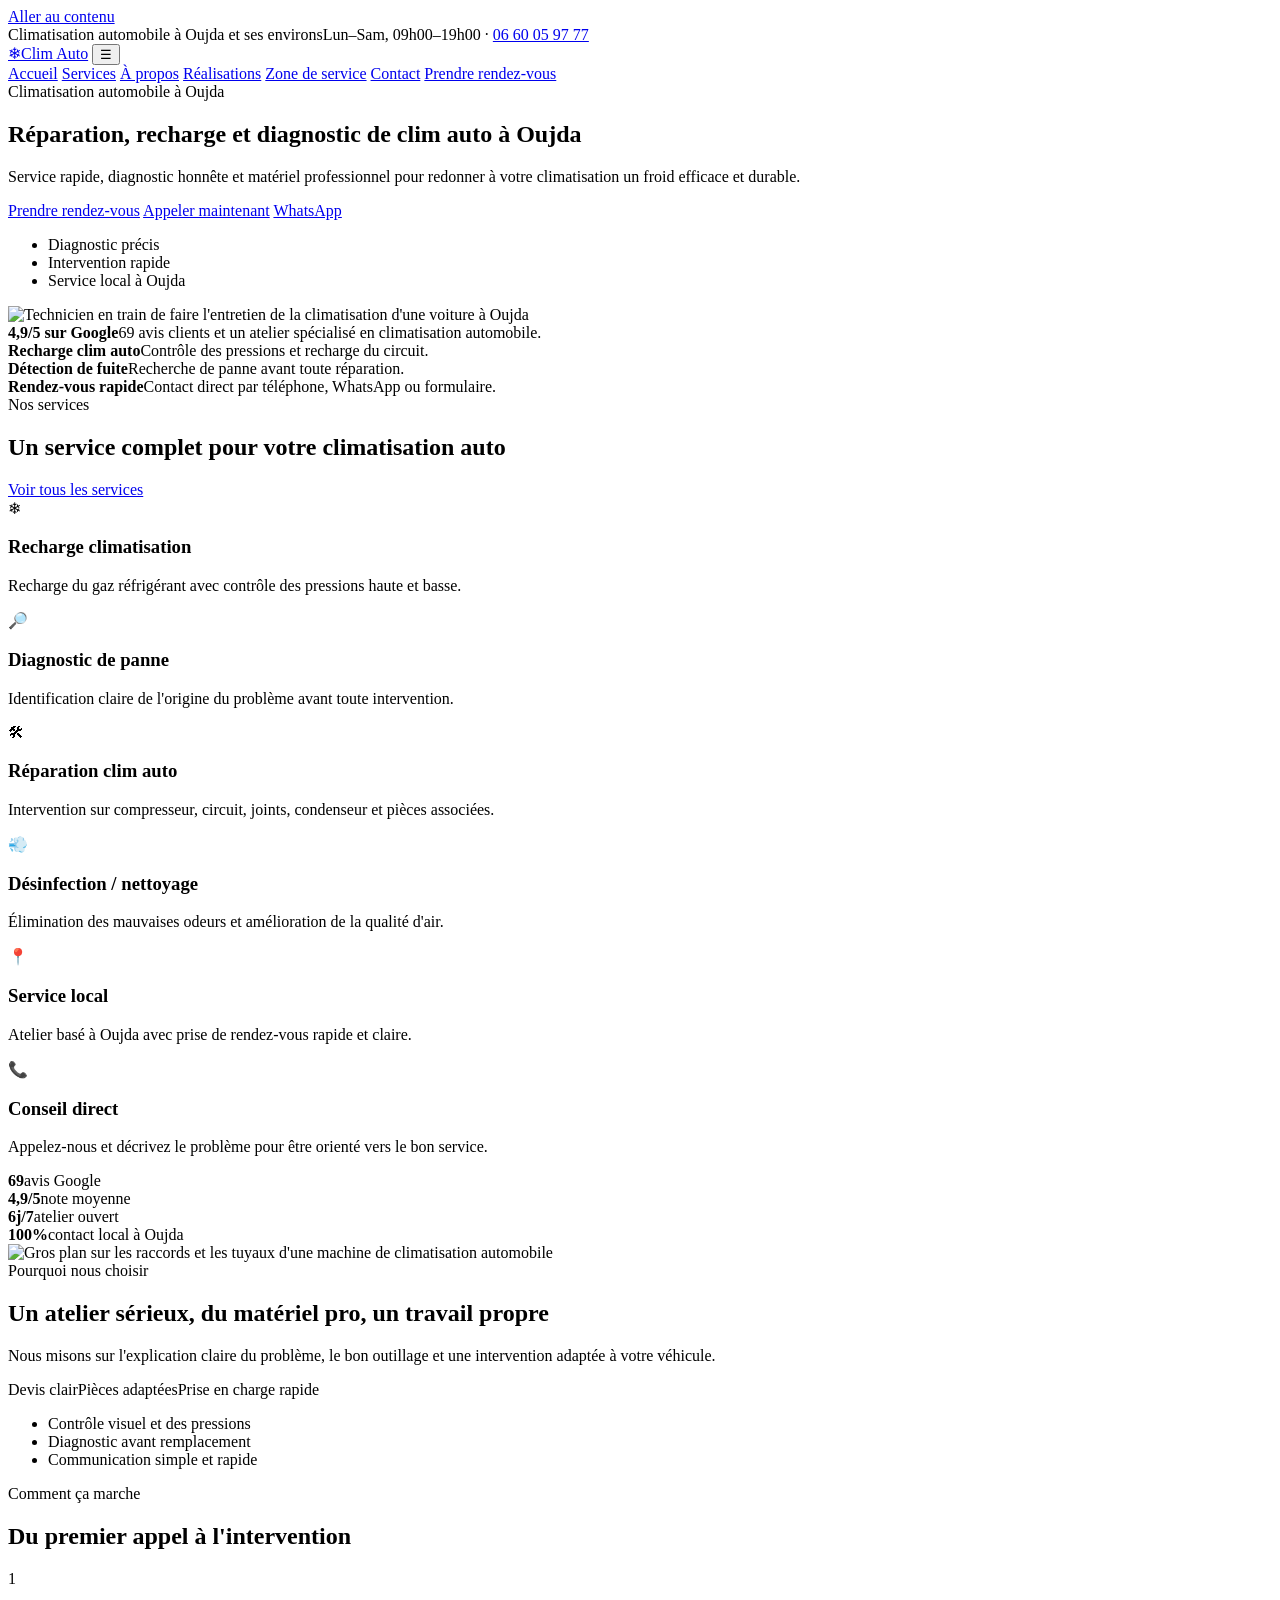
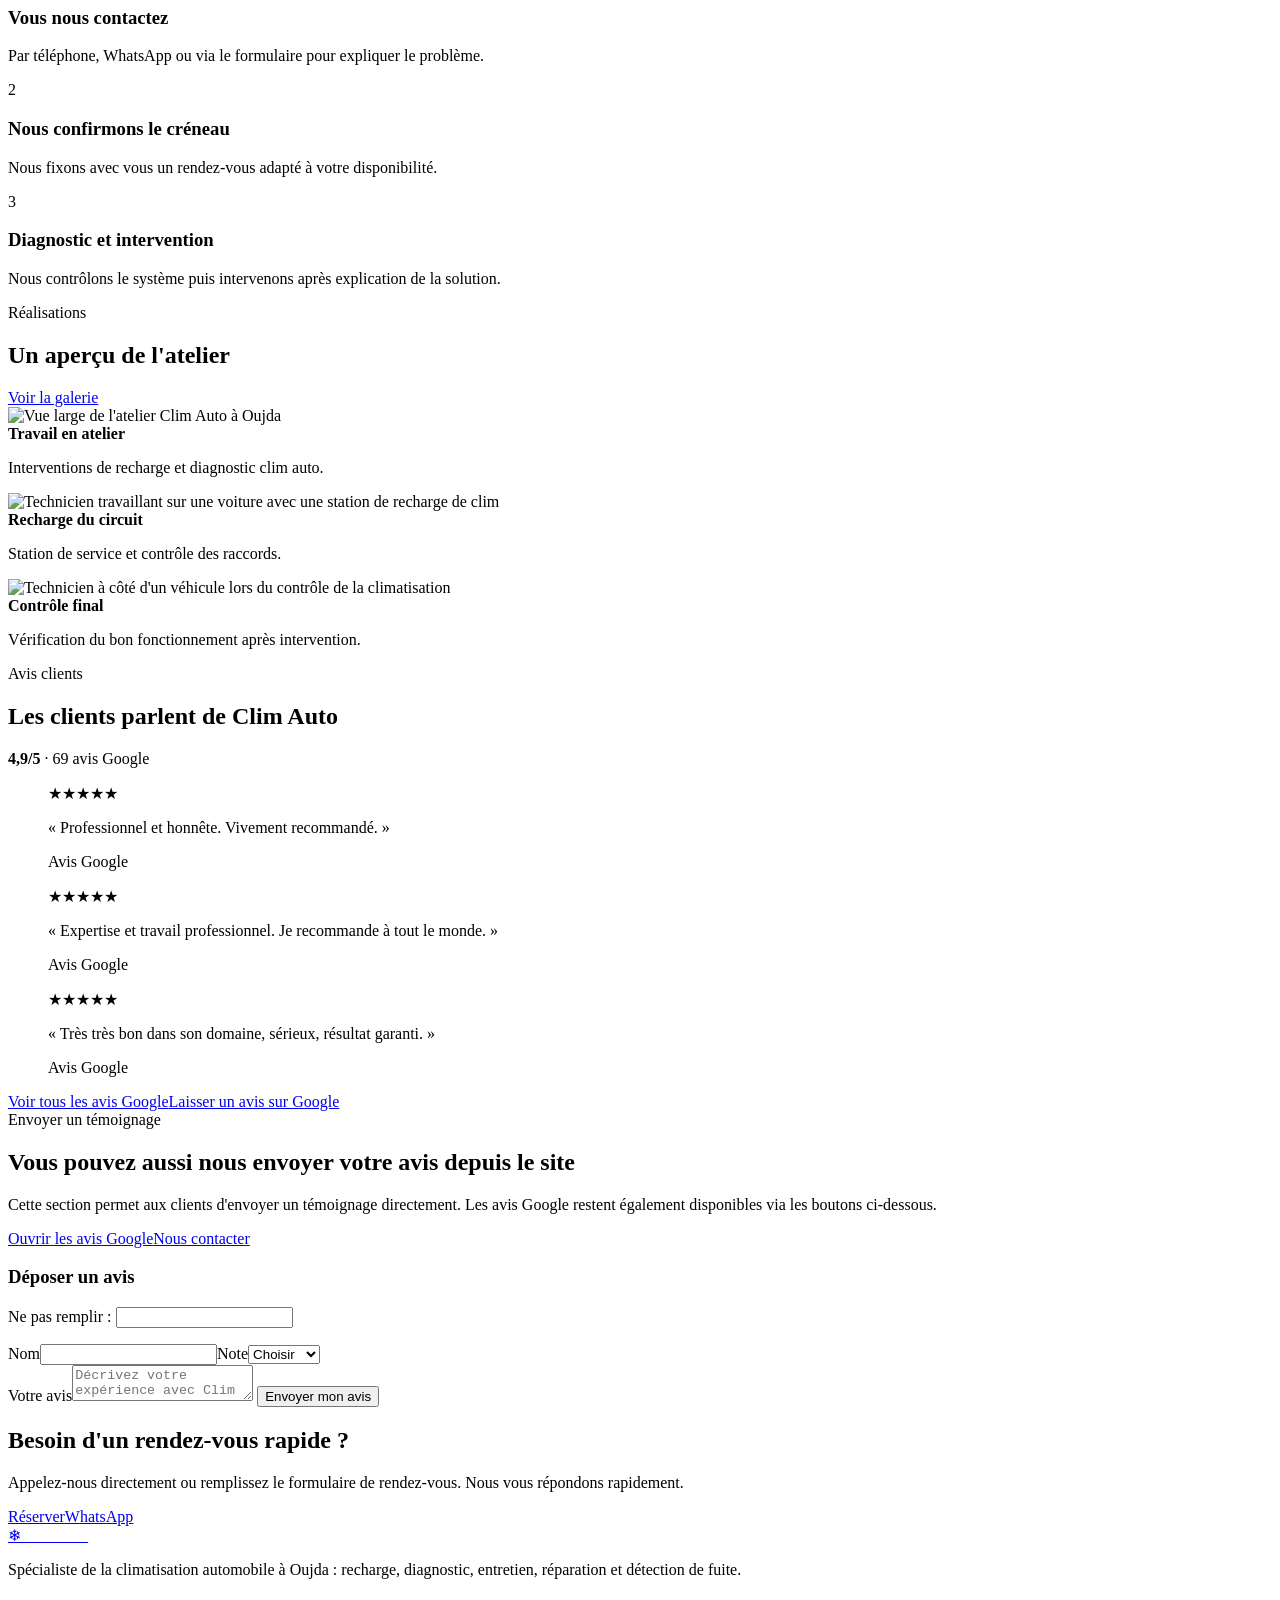
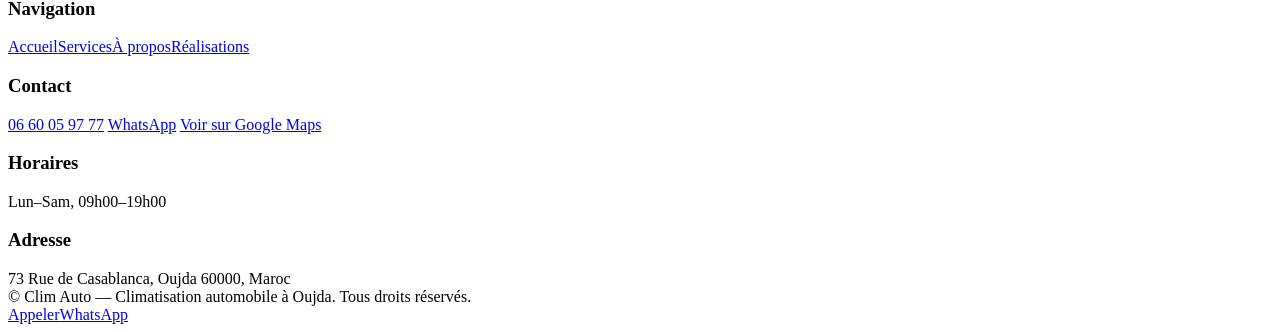
==== index.html @ 3e9afc3a "Add files via upload" ====
<!doctype html>
<html lang="fr">
<head>
<meta charset="utf-8"><meta name="viewport" content="width=device-width,initial-scale=1">
<title>Clim Auto | Climatisation automobile à Oujda</title>
<meta name="description" content="Clim Auto à Oujda : recharge, diagnostic, réparation et entretien de climatisation automobile avec prise de rendez-vous rapide.">
<link rel="canonical" href="https://example.netlify.app/"><link rel="icon" href="/favicon.svg"><link rel="stylesheet" href="/assets/styles.css"><script type="application/ld+json">{"@context":"https://schema.org","@type":"AutoRepair","name":"Clim Auto","telephone":"+212660059777","address":{"@type":"PostalAddress","streetAddress":"73 Rue de Casablanca","addressLocality":"Oujda","postalCode":"60000","addressCountry":"MA"},"openingHours":"Mo-Sa 09:00-19:00","url":"https://example.netlify.app"}</script>
</head>
<body>
<a class="skip" href="#main">Aller au contenu</a>

    <div class="topbar"><div class="container"><span>Climatisation automobile à <span data-city>Oujda</span> et ses environs</span><span><span data-hours>Lun–Sam, 09h00–19h00</span> · <a data-phone-link href="tel:+212660059777"><span data-phone>06 60 05 97 77</span></a></span></div></div>
    <header class="header"><div class="container nav">
      <a class="brand" href="/"><span class="brand-mark">❄</span><span data-business>Clim Auto</span></a>
      <button class="menu" aria-label="Ouvrir le menu" aria-expanded="false">☰</button>
      <nav class="nav-links" aria-label="Navigation principale">
        <a aria-current="page" href="/">Accueil</a>
        <a  href="/services">Services</a>
        <a  href="/a-propos">À propos</a>
        <a  href="/nos-realisations">Réalisations</a>
        <a  href="/zone-de-service">Zone de service</a>
        <a  href="/contact">Contact</a>
        <a class="btn btn-primary"  href="/rendez-vous">Prendre rendez-vous</a>
      </nav></div></header>
    
<main id="main">
<section class="hero">
  <div class="container hero-grid">
    <div>
      <span class="eyebrow">Climatisation automobile à Oujda</span>
      <h1>Réparation, recharge et diagnostic de clim auto à Oujda</h1>
      <p class="lead">Service rapide, diagnostic honnête et matériel professionnel pour redonner à votre climatisation un froid efficace et durable.</p>
      <div class="actions">
        <a class="btn btn-primary" href="/rendez-vous">Prendre rendez-vous</a>
        <a class="btn btn-secondary" data-phone-link href="tel:+212660059777">Appeler maintenant</a>
        <a class="btn btn-whatsapp" data-wa href="https://wa.me/212660059777">WhatsApp</a>
      </div>
      <ul class="hero-bullets"><li>Diagnostic précis</li><li>Intervention rapide</li><li>Service local à Oujda</li></ul>
    </div>
    <div class="hero-card">
      <img class="hero-photo" src="/assets/img/hero-ac-service.png" alt="Technicien en train de faire l'entretien de la climatisation d'une voiture à Oujda">
      <div class="hero-stat"><strong>4,9/5 sur Google</strong><span>69 avis clients et un atelier spécialisé en climatisation automobile.</span></div>
    </div>
  </div>
</section>
<section class="mini-strip"><div class="container">
  <div class="mini-item"><strong>Recharge clim auto</strong><span>Contrôle des pressions et recharge du circuit.</span></div>
  <div class="mini-item"><strong>Détection de fuite</strong><span>Recherche de panne avant toute réparation.</span></div>
  <div class="mini-item"><strong>Rendez-vous rapide</strong><span>Contact direct par téléphone, WhatsApp ou formulaire.</span></div>
</div></section>
<section class="section alt">
  <div class="container">
    <div class="section-head"><div><span class="eyebrow">Nos services</span><h2>Un service complet pour votre climatisation auto</h2></div><a class="btn btn-outline" href="/services">Voir tous les services</a></div>
    <div class="cards">
      <article class="service-card"><div class="service-icon">❄</div><h3>Recharge climatisation</h3><p>Recharge du gaz réfrigérant avec contrôle des pressions haute et basse.</p></article>
      <article class="service-card"><div class="service-icon">🔎</div><h3>Diagnostic de panne</h3><p>Identification claire de l'origine du problème avant toute intervention.</p></article>
      <article class="service-card"><div class="service-icon">🛠</div><h3>Réparation clim auto</h3><p>Intervention sur compresseur, circuit, joints, condenseur et pièces associées.</p></article>
      <article class="service-card"><div class="service-icon">💨</div><h3>Désinfection / nettoyage</h3><p>Élimination des mauvaises odeurs et amélioration de la qualité d'air.</p></article>
      <article class="service-card"><div class="service-icon">📍</div><h3>Service local</h3><p>Atelier basé à Oujda avec prise de rendez-vous rapide et claire.</p></article>
      <article class="service-card"><div class="service-icon">📞</div><h3>Conseil direct</h3><p>Appelez-nous et décrivez le problème pour être orienté vers le bon service.</p></article>
    </div>
  </div>
</section>
<section class="section">
  <div class="container stats">
    <div class="stat"><strong>69</strong><span>avis Google</span></div>
    <div class="stat"><strong>4,9/5</strong><span>note moyenne</span></div>
    <div class="stat"><strong>6j/7</strong><span>atelier ouvert</span></div>
    <div class="stat"><strong>100%</strong><span>contact local à Oujda</span></div>
  </div>
</section>
<section class="section">
  <div class="container split-feature">
    <div><img class="feature-photo" src="/assets/img/service-closeup.png" alt="Gros plan sur les raccords et les tuyaux d'une machine de climatisation automobile"></div>
    <div>
      <span class="eyebrow">Pourquoi nous choisir</span>
      <h2>Un atelier sérieux, du matériel pro, un travail propre</h2>
      <p class="lead">Nous misons sur l'explication claire du problème, le bon outillage et une intervention adaptée à votre véhicule.</p>
      <div class="badges"><span class="badge">Devis clair</span><span class="badge">Pièces adaptées</span><span class="badge">Prise en charge rapide</span></div>
      <ul class="inline-list"><li>Contrôle visuel et des pressions</li><li>Diagnostic avant remplacement</li><li>Communication simple et rapide</li></ul>
    </div>
  </div>
</section>
<section class="section alt">
  <div class="container">
    <div class="section-head"><div><span class="eyebrow">Comment ça marche</span><h2>Du premier appel à l'intervention</h2></div></div>
    <div class="process">
      <div class="process-step"><div class="step-no">1</div><h3>Vous nous contactez</h3><p>Par téléphone, WhatsApp ou via le formulaire pour expliquer le problème.</p></div>
      <div class="process-step"><div class="step-no">2</div><h3>Nous confirmons le créneau</h3><p>Nous fixons avec vous un rendez-vous adapté à votre disponibilité.</p></div>
      <div class="process-step"><div class="step-no">3</div><h3>Diagnostic et intervention</h3><p>Nous contrôlons le système puis intervenons après explication de la solution.</p></div>
    </div>
  </div>
</section>
<section class="section">
  <div class="container">
    <div class="section-head"><div><span class="eyebrow">Réalisations</span><h2>Un aperçu de l'atelier</h2></div><a class="btn btn-outline" href="/nos-realisations">Voir la galerie</a></div>
    <div class="gallery-grid">
      <article class="gallery-card"><img src="/assets/img/workshop-wide.png" alt="Vue large de l'atelier Clim Auto à Oujda"><div class="copy"><strong>Travail en atelier</strong><p>Interventions de recharge et diagnostic clim auto.</p></div></article>
      <article class="gallery-card"><img src="/assets/img/recharge-service.png" alt="Technicien travaillant sur une voiture avec une station de recharge de clim"><div class="copy"><strong>Recharge du circuit</strong><p>Station de service et contrôle des raccords.</p></div></article>
      <article class="gallery-card"><img src="/assets/img/inspection-finish.png" alt="Technicien à côté d'un véhicule lors du contrôle de la climatisation"><div class="copy"><strong>Contrôle final</strong><p>Vérification du bon fonctionnement après intervention.</p></div></article>
    </div>
  </div>
</section>
<section class="section alt">
  <div class="container">
    <div class="section-head"><div><span class="eyebrow">Avis clients</span><h2>Les clients parlent de Clim Auto</h2></div><p><strong>4,9/5</strong> · 69 avis Google</p></div>
    <div class="reviews-grid">
      <blockquote class="review-card"><div class="stars">★★★★★</div><p>« Professionnel et honnête. Vivement recommandé. »</p><div class="review-meta">Avis Google</div></blockquote>
      <blockquote class="review-card"><div class="stars">★★★★★</div><p>« Expertise et travail professionnel. Je recommande à tout le monde. »</p><div class="review-meta">Avis Google</div></blockquote>
      <blockquote class="review-card"><div class="stars">★★★★★</div><p>« Très très bon dans son domaine, sérieux, résultat garanti. »</p><div class="review-meta">Avis Google</div></blockquote>
    </div>
    <div class="actions"><a class="btn btn-outline" data-google-reviews href="#" target="_blank" rel="noopener">Voir tous les avis Google</a><a class="btn btn-primary" data-google-reviews href="#" target="_blank" rel="noopener">Laisser un avis sur Google</a></div>
  </div>
</section>
<section class="section">
  <div class="container review-form-wrap">
    <div>
      <span class="eyebrow">Envoyer un témoignage</span>
      <h2>Vous pouvez aussi nous envoyer votre avis depuis le site</h2>
      <p class="lead">Cette section permet aux clients d'envoyer un témoignage directement. Les avis Google restent également disponibles via les boutons ci-dessous.</p>
      <div class="actions"><a class="btn btn-outline" data-google-reviews href="#" target="_blank" rel="noopener">Ouvrir les avis Google</a><a class="btn btn-secondary" href="/contact">Nous contacter</a></div>
    </div>
    <form class="form" name="avis" method="POST" data-netlify="true" netlify-honeypot="bot-field">
      <h3>Déposer un avis</h3>
      <input type="hidden" name="form-name" value="avis"><p class="hp-field"><label>Ne pas remplir : <input name="bot-field"></label></p>
      <div class="form-grid"><label>Nom<input name="nom" required autocomplete="name"></label><label>Note<select name="note" required><option value="">Choisir</option><option>5 étoiles</option><option>4 étoiles</option><option>3 étoiles</option><option>2 étoiles</option><option>1 étoile</option></select></label></div>
      <label>Votre avis<textarea name="message" required placeholder="Décrivez votre expérience avec Clim Auto"></textarea></label>
      <button class="btn btn-primary" type="submit">Envoyer mon avis</button>
      <div class="notice" hidden tabindex="-1"></div>
    </form>
  </div>
</section>
<section class="cta"><div class="container"><div class="cta-box"><div><h2>Besoin d'un rendez-vous rapide ?</h2><p>Appelez-nous directement ou remplissez le formulaire de rendez-vous. Nous vous répondons rapidement.</p></div><div class="actions"><a class="btn btn-light" href="/rendez-vous">Réserver</a><a class="btn btn-whatsapp" data-wa href="https://wa.me/212660059777">WhatsApp</a></div></div></div></section>
</main>

    <footer class="footer"><div class="container">
      <div class="footer-grid">
        <div>
          <a class="brand" href="/"><span class="brand-mark">❄</span><span style="color:#fff" data-business>Clim Auto</span></a>
          <p>Spécialiste de la climatisation automobile à Oujda : recharge, diagnostic, entretien, réparation et détection de fuite.</p>
        </div>
        <div>
          <h3>Navigation</h3>
          <a href="/">Accueil</a><a href="/services">Services</a><a href="/a-propos">À propos</a><a href="/nos-realisations">Réalisations</a>
        </div>
        <div>
          <h3>Contact</h3>
          <a data-phone-link href="tel:+212660059777"><span data-phone>06 60 05 97 77</span></a>
          <a data-wa href="https://wa.me/212660059777">WhatsApp</a>
          <a data-google-maps href="https://www.google.com/maps/search/?api=1&query=Clim%20Auto%2C%2073%20Rue%20de%20Casablanca%2C%20Oujda%2060000" target="_blank" rel="noopener">Voir sur Google Maps</a>
        </div>
        <div>
          <h3>Horaires</h3>
          <span data-hours>Lun–Sam, 09h00–19h00</span>
          <h3 style="margin-top:18px">Adresse</h3>
          <span data-address>73 Rue de Casablanca, Oujda 60000, Maroc</span>
        </div>
      </div>
      <div class="legal">© <span data-business>Clim Auto</span> — Climatisation automobile à Oujda. Tous droits réservés.</div>
    </div></footer>
    <div class="mobile-bar"><a class="btn btn-secondary" data-phone-link href="tel:+212660059777">Appeler</a><a class="btn btn-whatsapp" data-wa href="https://wa.me/212660059777">WhatsApp</a></div>
    <script src="/assets/site.js"></script>
    
</body></html>
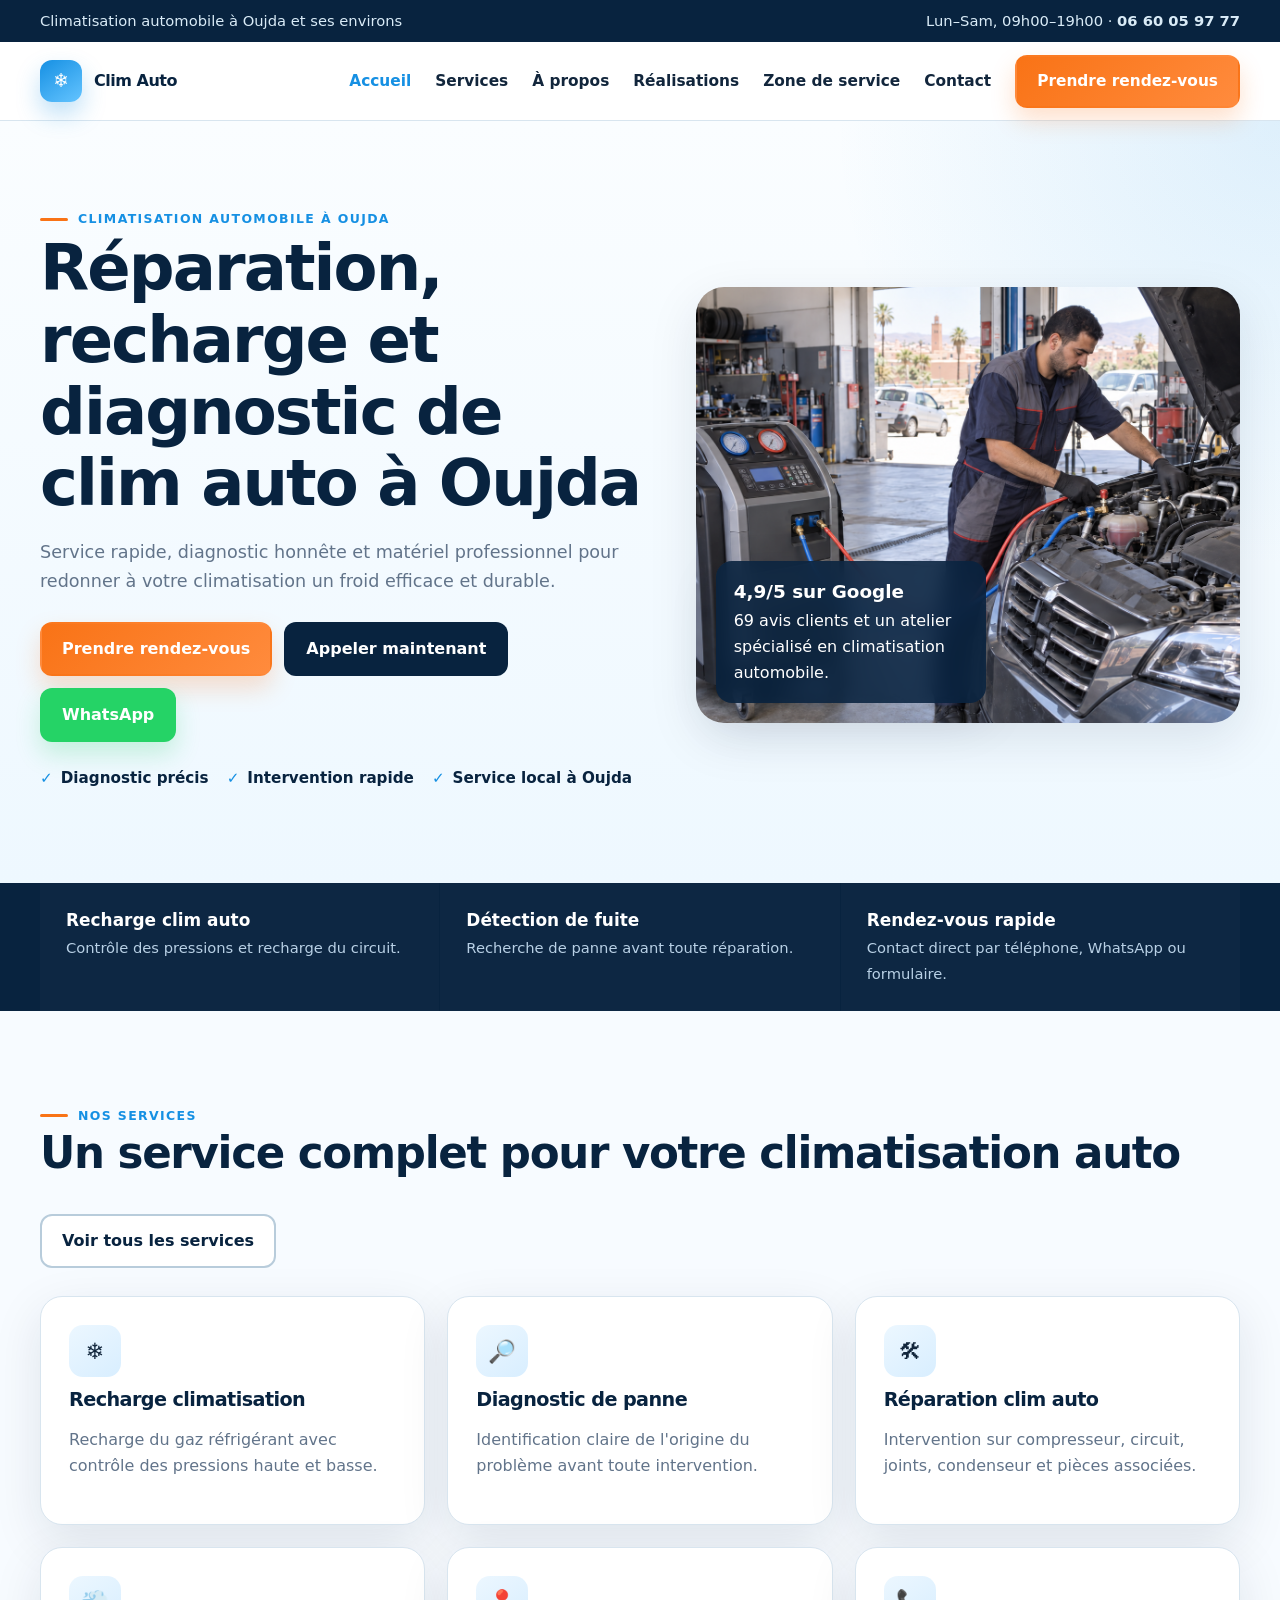
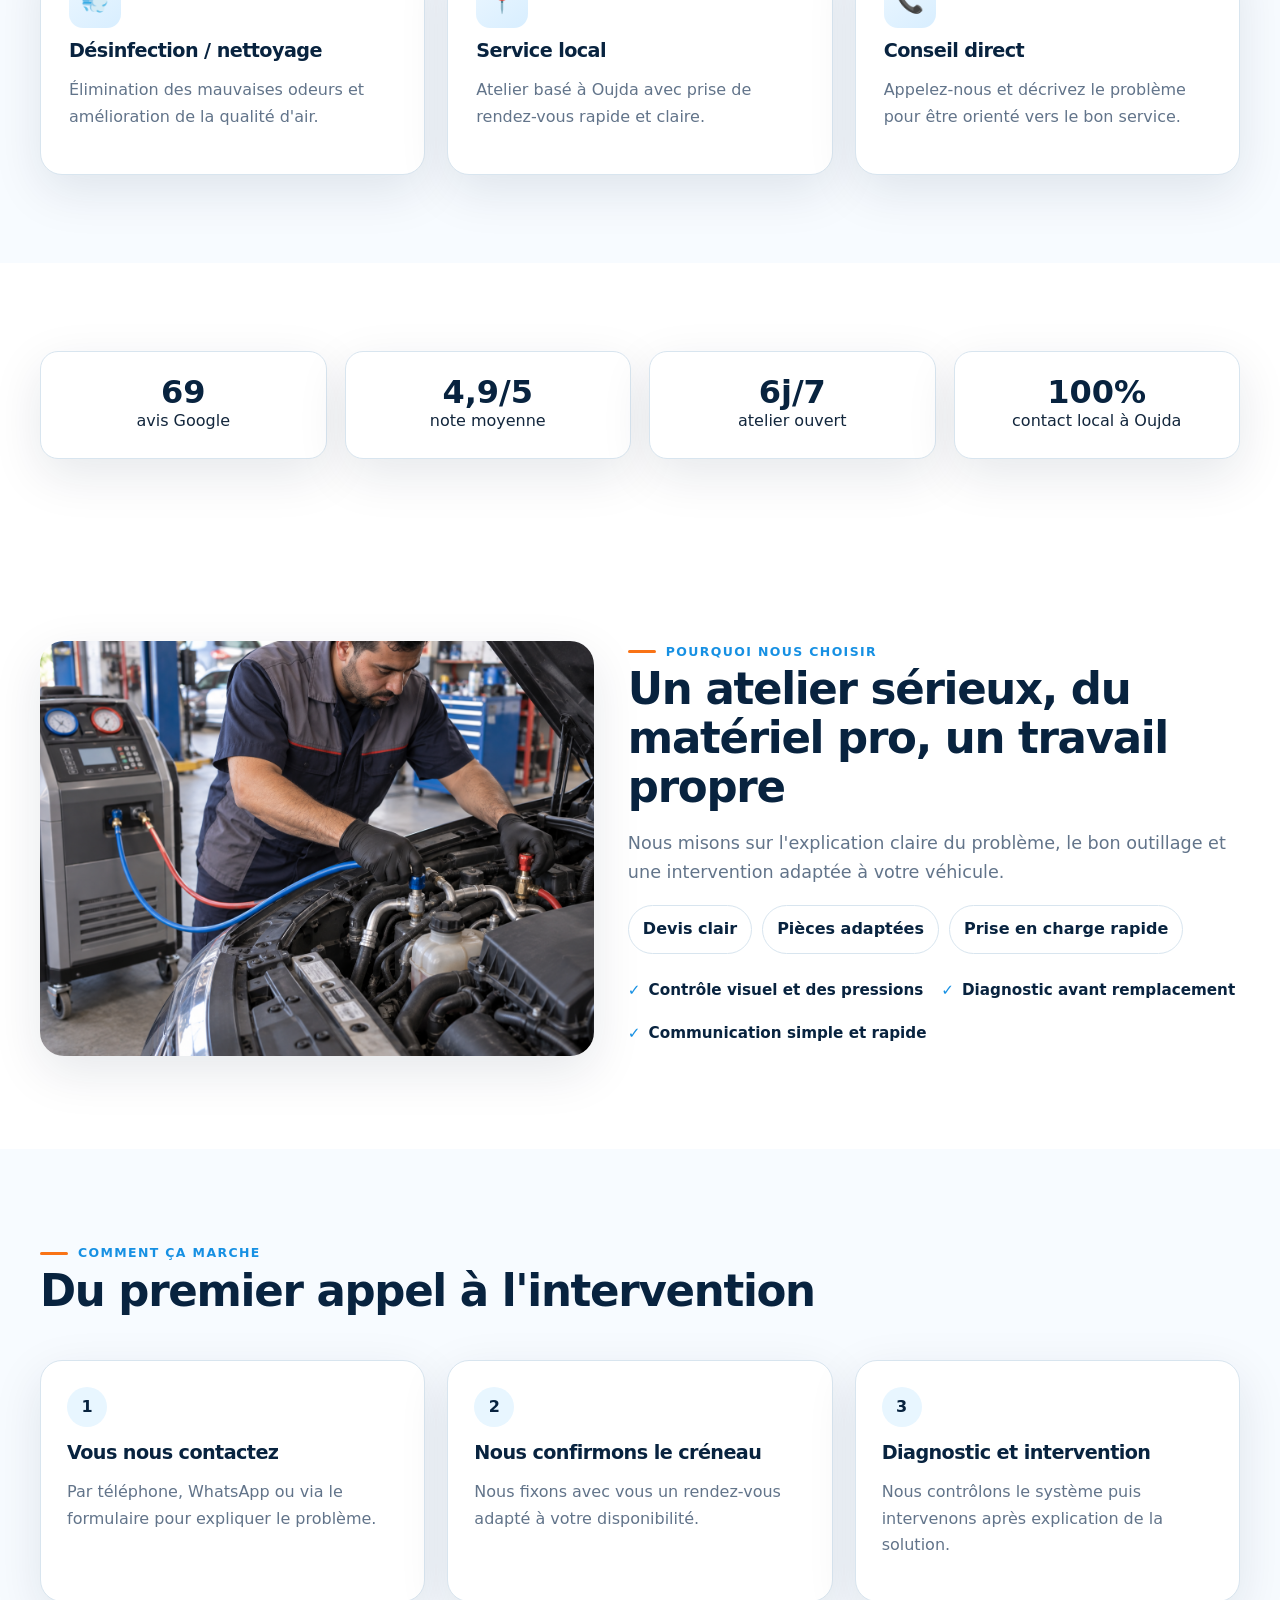
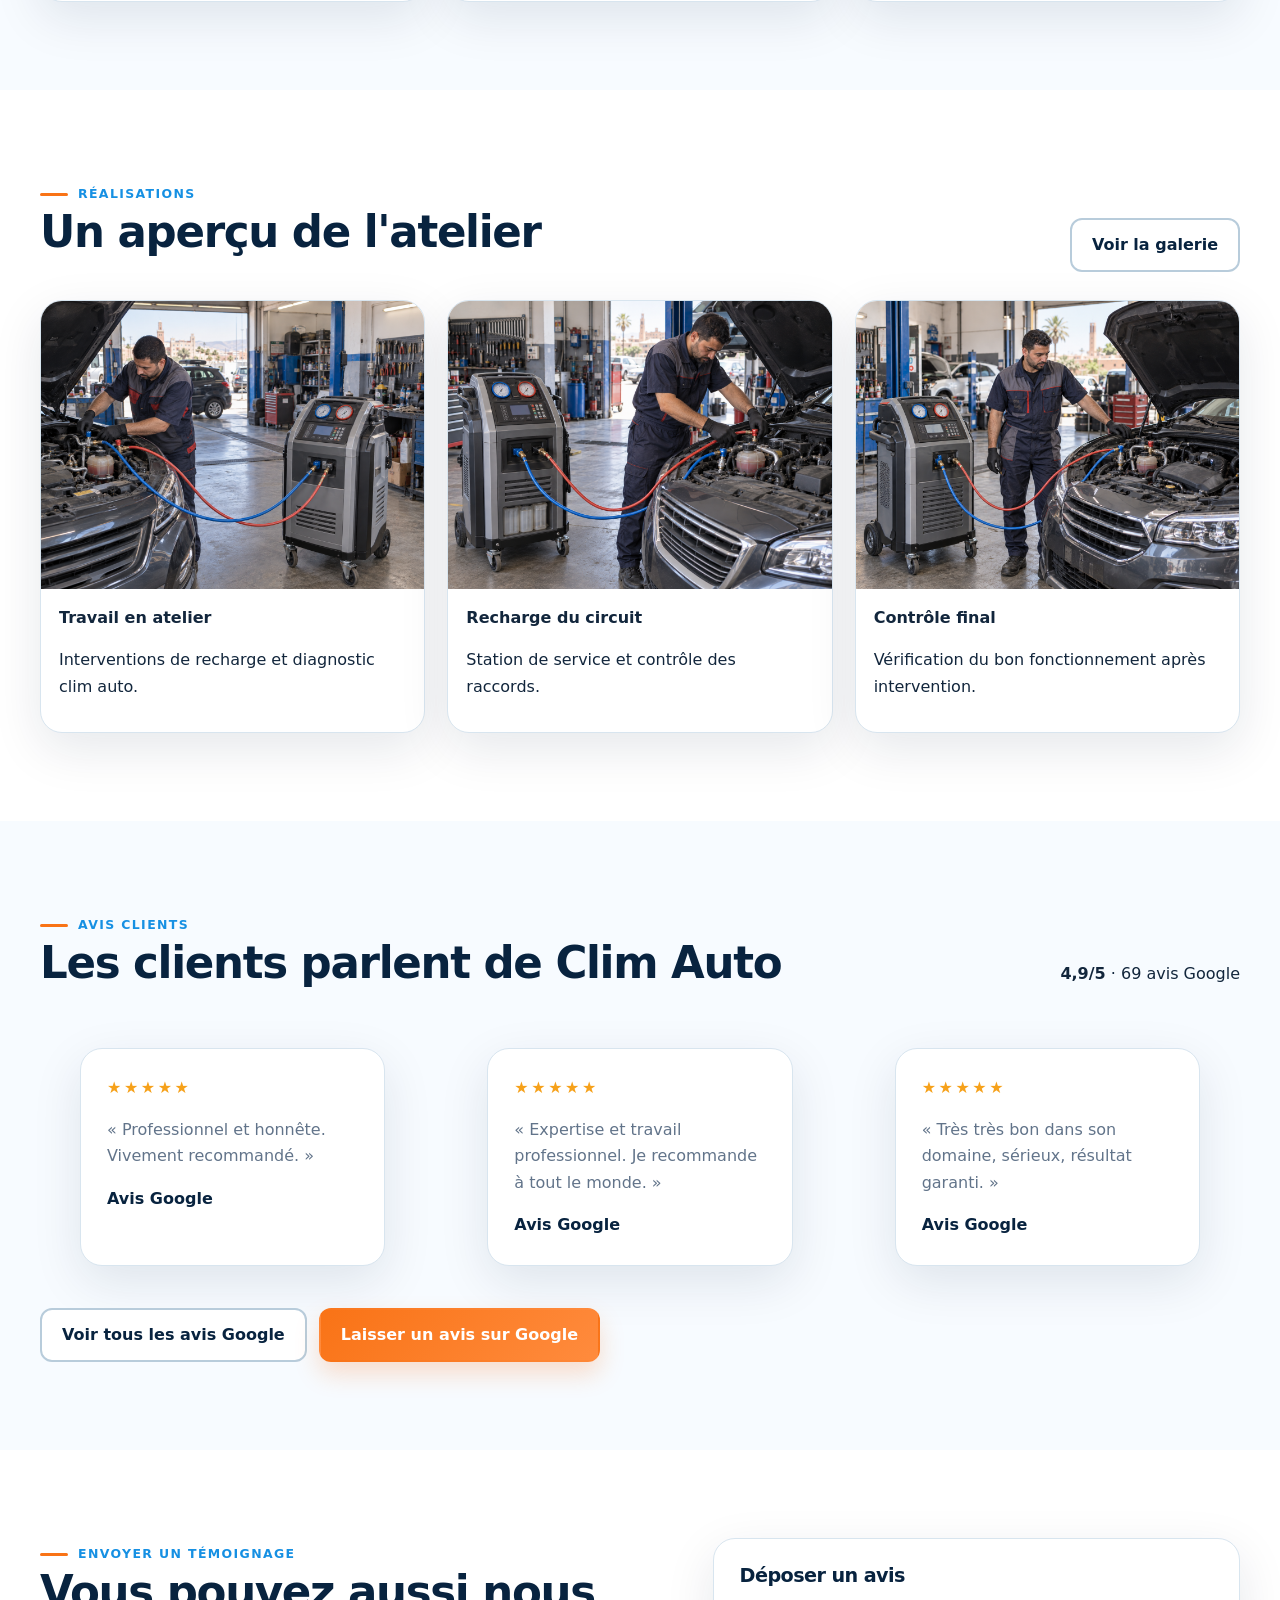
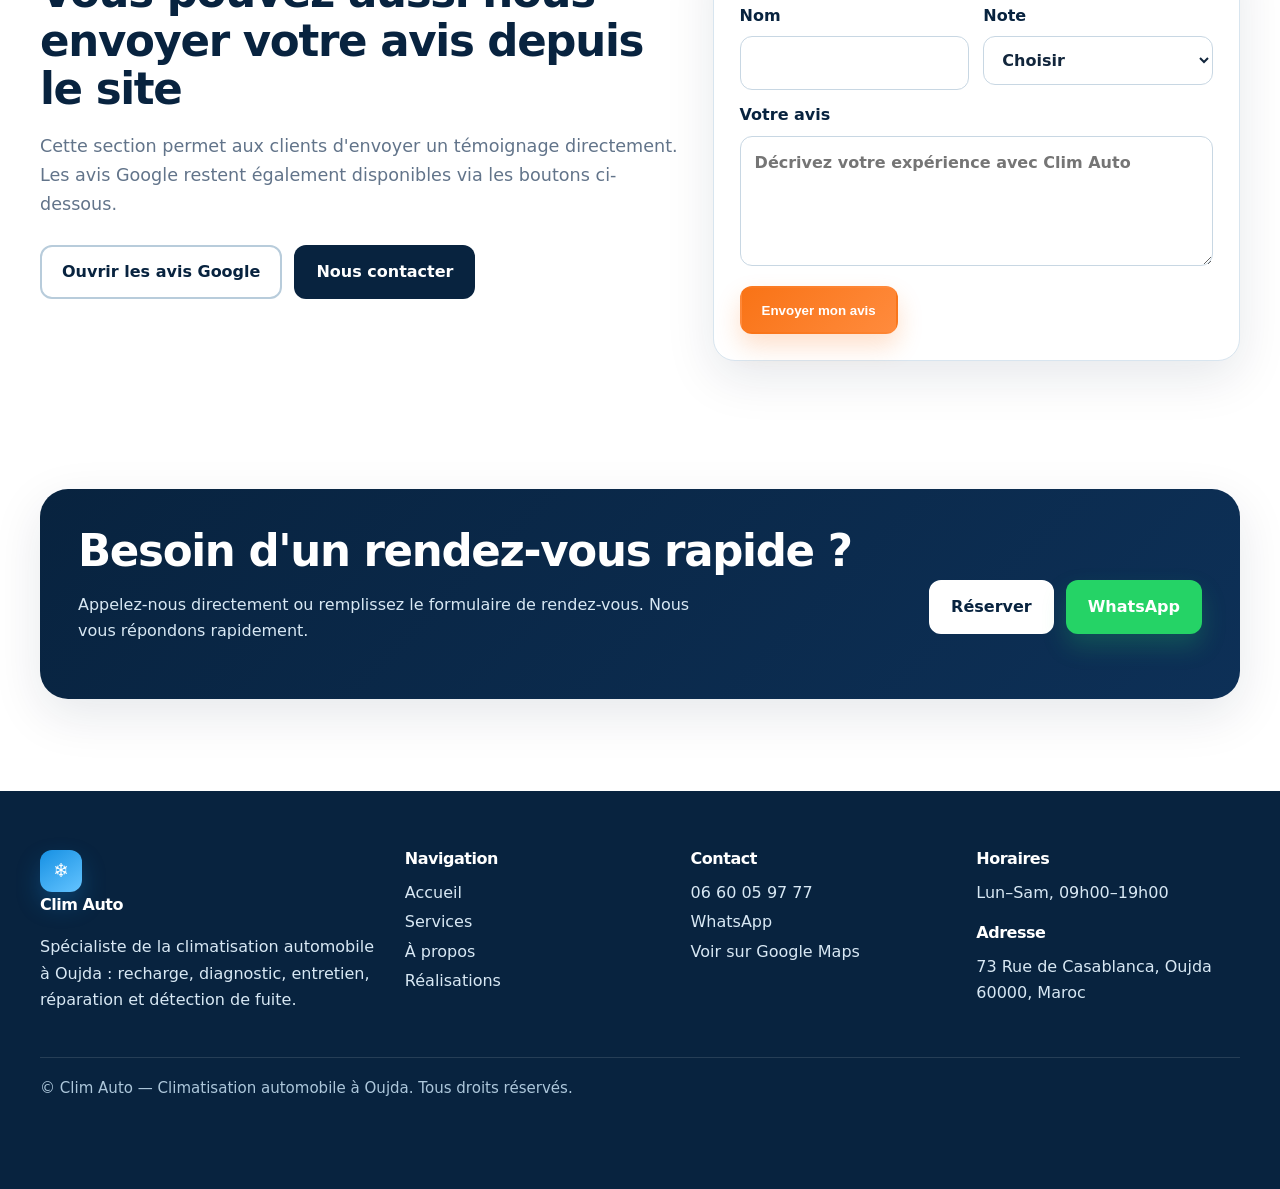
==== commit b5cda7df: "Add files via upload" ====
--- a/index.html
+++ b/index.html
@@ -4,23 +4,23 @@
 <meta charset="utf-8"><meta name="viewport" content="width=device-width,initial-scale=1">
 <title>Clim Auto | Climatisation automobile à Oujda</title>
 <meta name="description" content="Clim Auto à Oujda : recharge, diagnostic, réparation et entretien de climatisation automobile avec prise de rendez-vous rapide.">
-<link rel="canonical" href="https://example.netlify.app/"><link rel="icon" href="/favicon.svg"><link rel="stylesheet" href="/assets/styles.css"><script type="application/ld+json">{"@context":"https://schema.org","@type":"AutoRepair","name":"Clim Auto","telephone":"+212660059777","address":{"@type":"PostalAddress","streetAddress":"73 Rue de Casablanca","addressLocality":"Oujda","postalCode":"60000","addressCountry":"MA"},"openingHours":"Mo-Sa 09:00-19:00","url":"https://example.netlify.app"}</script>
+<link rel="canonical" href="https://touili10-art.github.io/Clim-oujda-/"><link rel="icon" href="favicon.svg"><link rel="stylesheet" href="styles.css"><script type="application/ld+json">{"@context":"https://schema.org","@type":"AutoRepair","name":"Clim Auto","telephone":"+212660059777","address":{"@type":"PostalAddress","streetAddress":"73 Rue de Casablanca","addressLocality":"Oujda","postalCode":"60000","addressCountry":"MA"},"openingHours":"Mo-Sa 09:00-19:00","url":"https://example.netlify.app"}</script>
 </head>
 <body>
 <a class="skip" href="#main">Aller au contenu</a>
 
     <div class="topbar"><div class="container"><span>Climatisation automobile à <span data-city>Oujda</span> et ses environs</span><span><span data-hours>Lun–Sam, 09h00–19h00</span> · <a data-phone-link href="tel:+212660059777"><span data-phone>06 60 05 97 77</span></a></span></div></div>
     <header class="header"><div class="container nav">
-      <a class="brand" href="/"><span class="brand-mark">❄</span><span data-business>Clim Auto</span></a>
+      <a class="brand" href="index.html"><span class="brand-mark">❄</span><span data-business>Clim Auto</span></a>
       <button class="menu" aria-label="Ouvrir le menu" aria-expanded="false">☰</button>
       <nav class="nav-links" aria-label="Navigation principale">
-        <a aria-current="page" href="/">Accueil</a>
-        <a  href="/services">Services</a>
-        <a  href="/a-propos">À propos</a>
-        <a  href="/nos-realisations">Réalisations</a>
-        <a  href="/zone-de-service">Zone de service</a>
-        <a  href="/contact">Contact</a>
-        <a class="btn btn-primary"  href="/rendez-vous">Prendre rendez-vous</a>
+        <a aria-current="page" href="index.html">Accueil</a>
+        <a  href="services.html">Services</a>
+        <a  href="about.html">À propos</a>
+        <a  href="gallery.html">Réalisations</a>
+        <a  href="service-area.html">Zone de service</a>
+        <a  href="contact.html">Contact</a>
+        <a class="btn btn-primary"  href="book.html">Prendre rendez-vous</a>
       </nav></div></header>
     
 <main id="main">
@@ -31,14 +31,14 @@
       <h1>Réparation, recharge et diagnostic de clim auto à Oujda</h1>
       <p class="lead">Service rapide, diagnostic honnête et matériel professionnel pour redonner à votre climatisation un froid efficace et durable.</p>
       <div class="actions">
-        <a class="btn btn-primary" href="/rendez-vous">Prendre rendez-vous</a>
+        <a class="btn btn-primary" href="book.html">Prendre rendez-vous</a>
         <a class="btn btn-secondary" data-phone-link href="tel:+212660059777">Appeler maintenant</a>
         <a class="btn btn-whatsapp" data-wa href="https://wa.me/212660059777">WhatsApp</a>
       </div>
       <ul class="hero-bullets"><li>Diagnostic précis</li><li>Intervention rapide</li><li>Service local à Oujda</li></ul>
     </div>
     <div class="hero-card">
-      <img class="hero-photo" src="/assets/img/hero-ac-service.png" alt="Technicien en train de faire l'entretien de la climatisation d'une voiture à Oujda">
+      <img class="hero-photo" src="hero-ac-service.png" alt="Technicien en train de faire l'entretien de la climatisation d'une voiture à Oujda">
       <div class="hero-stat"><strong>4,9/5 sur Google</strong><span>69 avis clients et un atelier spécialisé en climatisation automobile.</span></div>
     </div>
   </div>
@@ -50,7 +50,7 @@
 </div></section>
 <section class="section alt">
   <div class="container">
-    <div class="section-head"><div><span class="eyebrow">Nos services</span><h2>Un service complet pour votre climatisation auto</h2></div><a class="btn btn-outline" href="/services">Voir tous les services</a></div>
+    <div class="section-head"><div><span class="eyebrow">Nos services</span><h2>Un service complet pour votre climatisation auto</h2></div><a class="btn btn-outline" href="services.html">Voir tous les services</a></div>
     <div class="cards">
       <article class="service-card"><div class="service-icon">❄</div><h3>Recharge climatisation</h3><p>Recharge du gaz réfrigérant avec contrôle des pressions haute et basse.</p></article>
       <article class="service-card"><div class="service-icon">🔎</div><h3>Diagnostic de panne</h3><p>Identification claire de l'origine du problème avant toute intervention.</p></article>
@@ -71,7 +71,7 @@
 </section>
 <section class="section">
   <div class="container split-feature">
-    <div><img class="feature-photo" src="/assets/img/service-closeup.png" alt="Gros plan sur les raccords et les tuyaux d'une machine de climatisation automobile"></div>
+    <div><img class="feature-photo" src="service-closeup.png" alt="Gros plan sur les raccords et les tuyaux d'une machine de climatisation automobile"></div>
     <div>
       <span class="eyebrow">Pourquoi nous choisir</span>
       <h2>Un atelier sérieux, du matériel pro, un travail propre</h2>
@@ -93,11 +93,11 @@
 </section>
 <section class="section">
   <div class="container">
-    <div class="section-head"><div><span class="eyebrow">Réalisations</span><h2>Un aperçu de l'atelier</h2></div><a class="btn btn-outline" href="/nos-realisations">Voir la galerie</a></div>
+    <div class="section-head"><div><span class="eyebrow">Réalisations</span><h2>Un aperçu de l'atelier</h2></div><a class="btn btn-outline" href="gallery.html">Voir la galerie</a></div>
     <div class="gallery-grid">
-      <article class="gallery-card"><img src="/assets/img/workshop-wide.png" alt="Vue large de l'atelier Clim Auto à Oujda"><div class="copy"><strong>Travail en atelier</strong><p>Interventions de recharge et diagnostic clim auto.</p></div></article>
-      <article class="gallery-card"><img src="/assets/img/recharge-service.png" alt="Technicien travaillant sur une voiture avec une station de recharge de clim"><div class="copy"><strong>Recharge du circuit</strong><p>Station de service et contrôle des raccords.</p></div></article>
-      <article class="gallery-card"><img src="/assets/img/inspection-finish.png" alt="Technicien à côté d'un véhicule lors du contrôle de la climatisation"><div class="copy"><strong>Contrôle final</strong><p>Vérification du bon fonctionnement après intervention.</p></div></article>
+      <article class="gallery-card"><img src="workshop-wide.png" alt="Vue large de l'atelier Clim Auto à Oujda"><div class="copy"><strong>Travail en atelier</strong><p>Interventions de recharge et diagnostic clim auto.</p></div></article>
+      <article class="gallery-card"><img src="recharge-service.png" alt="Technicien travaillant sur une voiture avec une station de recharge de clim"><div class="copy"><strong>Recharge du circuit</strong><p>Station de service et contrôle des raccords.</p></div></article>
+      <article class="gallery-card"><img src="inspection-finish.png" alt="Technicien à côté d'un véhicule lors du contrôle de la climatisation"><div class="copy"><strong>Contrôle final</strong><p>Vérification du bon fonctionnement après intervention.</p></div></article>
     </div>
   </div>
 </section>
@@ -118,7 +118,7 @@
       <span class="eyebrow">Envoyer un témoignage</span>
       <h2>Vous pouvez aussi nous envoyer votre avis depuis le site</h2>
       <p class="lead">Cette section permet aux clients d'envoyer un témoignage directement. Les avis Google restent également disponibles via les boutons ci-dessous.</p>
-      <div class="actions"><a class="btn btn-outline" data-google-reviews href="#" target="_blank" rel="noopener">Ouvrir les avis Google</a><a class="btn btn-secondary" href="/contact">Nous contacter</a></div>
+      <div class="actions"><a class="btn btn-outline" data-google-reviews href="#" target="_blank" rel="noopener">Ouvrir les avis Google</a><a class="btn btn-secondary" href="contact.html">Nous contacter</a></div>
     </div>
     <form class="form" name="avis" method="POST" data-netlify="true" netlify-honeypot="bot-field">
       <h3>Déposer un avis</h3>
@@ -130,18 +130,18 @@
     </form>
   </div>
 </section>
-<section class="cta"><div class="container"><div class="cta-box"><div><h2>Besoin d'un rendez-vous rapide ?</h2><p>Appelez-nous directement ou remplissez le formulaire de rendez-vous. Nous vous répondons rapidement.</p></div><div class="actions"><a class="btn btn-light" href="/rendez-vous">Réserver</a><a class="btn btn-whatsapp" data-wa href="https://wa.me/212660059777">WhatsApp</a></div></div></div></section>
+<section class="cta"><div class="container"><div class="cta-box"><div><h2>Besoin d'un rendez-vous rapide ?</h2><p>Appelez-nous directement ou remplissez le formulaire de rendez-vous. Nous vous répondons rapidement.</p></div><div class="actions"><a class="btn btn-light" href="book.html">Réserver</a><a class="btn btn-whatsapp" data-wa href="https://wa.me/212660059777">WhatsApp</a></div></div></div></section>
 </main>
 
     <footer class="footer"><div class="container">
       <div class="footer-grid">
         <div>
-          <a class="brand" href="/"><span class="brand-mark">❄</span><span style="color:#fff" data-business>Clim Auto</span></a>
+          <a class="brand" href="index.html"><span class="brand-mark">❄</span><span style="color:#fff" data-business>Clim Auto</span></a>
           <p>Spécialiste de la climatisation automobile à Oujda : recharge, diagnostic, entretien, réparation et détection de fuite.</p>
         </div>
         <div>
           <h3>Navigation</h3>
-          <a href="/">Accueil</a><a href="/services">Services</a><a href="/a-propos">À propos</a><a href="/nos-realisations">Réalisations</a>
+          <a href="index.html">Accueil</a><a href="services.html">Services</a><a href="about.html">À propos</a><a href="gallery.html">Réalisations</a>
         </div>
         <div>
           <h3>Contact</h3>
@@ -159,6 +159,6 @@
       <div class="legal">© <span data-business>Clim Auto</span> — Climatisation automobile à Oujda. Tous droits réservés.</div>
     </div></footer>
     <div class="mobile-bar"><a class="btn btn-secondary" data-phone-link href="tel:+212660059777">Appeler</a><a class="btn btn-whatsapp" data-wa href="https://wa.me/212660059777">WhatsApp</a></div>
-    <script src="/assets/site.js"></script>
+    <script src="site.js"></script>
     
 </body></html>
--- a/styles.css
+++ b/styles.css
@@ -0,0 +1,155 @@
+
+:root{
+  --navy:#08233f;
+  --navy-2:#0d3057;
+  --blue:#1690e3;
+  --blue-soft:#e8f6ff;
+  --orange:#f97316;
+  --orange-2:#ff8b3d;
+  --whatsapp:#25d366;
+  --ink:#12263c;
+  --muted:#62748a;
+  --line:#d8e5ef;
+  --surface:#f7fbff;
+  --white:#fff;
+  --radius:22px;
+  --radius-sm:14px;
+  --shadow:0 16px 50px rgba(7,29,54,.10);
+  --max:1200px;
+}
+*{box-sizing:border-box}
+html{scroll-behavior:smooth}
+body{margin:0;font-family:Inter,ui-sans-serif,system-ui,-apple-system,"Segoe UI",Roboto,Arial,sans-serif;color:var(--ink);background:#fff;line-height:1.65}
+img{display:block;max-width:100%}
+a{color:inherit}
+.container{width:min(calc(100% - 36px),var(--max));margin-inline:auto}
+.skip{position:absolute;left:-999px}
+.skip:focus{left:10px;top:10px;z-index:999;background:#fff;padding:10px 14px;border-radius:10px}
+.topbar{background:var(--navy);color:#d9ebf7;font-size:.92rem}
+.topbar .container{display:flex;justify-content:space-between;gap:12px;align-items:center;padding:9px 0;flex-wrap:wrap}
+.topbar a{text-decoration:none;font-weight:700}
+.header{position:sticky;top:0;z-index:50;background:rgba(255,255,255,.96);backdrop-filter:blur(12px);border-bottom:1px solid var(--line)}
+.nav{display:flex;align-items:center;justify-content:space-between;min-height:78px;gap:18px}
+.brand{display:flex;align-items:center;gap:12px;text-decoration:none;font-weight:900;letter-spacing:-.03em;color:var(--navy)}
+.brand-mark{display:grid;place-items:center;width:42px;height:42px;border-radius:12px;background:linear-gradient(145deg,var(--blue),#64c4ff);color:#fff;font-size:1.2rem;box-shadow:0 12px 25px rgba(22,144,227,.28)}
+.nav-links{display:flex;align-items:center;gap:24px}
+.nav-links a{font-weight:700;text-decoration:none;font-size:.96rem}
+.nav-links a:hover,.nav-links a[aria-current="page"]{color:var(--blue)}
+.menu{display:none;border:0;background:transparent;font-size:1.8rem;color:var(--navy)}
+.btn{display:inline-flex;align-items:center;justify-content:center;gap:8px;padding:12px 20px;min-height:48px;border-radius:12px;border:2px solid transparent;text-decoration:none;font-weight:800;transition:.18s ease;cursor:pointer}
+.btn:hover{transform:translateY(-1px)}
+.btn-primary{background:linear-gradient(135deg,var(--orange),var(--orange-2));color:#fff;box-shadow:0 12px 24px rgba(249,115,22,.22)}
+.btn-secondary{background:var(--navy);color:#fff}
+.btn-outline{border-color:#b8ccdb;background:#fff;color:var(--navy)}
+.btn-light{background:#fff;color:var(--navy);border-color:#fff}
+.btn-whatsapp{background:var(--whatsapp);color:#fff;box-shadow:0 12px 24px rgba(37,211,102,.22)}
+.hero{position:relative;overflow:hidden;background:radial-gradient(circle at top right, rgba(22,144,227,.12), transparent 30%),linear-gradient(180deg,#fafdff 0%,#eef8ff 100%)}
+.hero-grid{display:grid;grid-template-columns:1.05fr .95fr;gap:54px;align-items:center;padding:82px 0 76px}
+.eyebrow{display:inline-flex;align-items:center;gap:10px;color:var(--blue);font-weight:900;text-transform:uppercase;letter-spacing:.11em;font-size:.78rem}
+.eyebrow:before{content:"";width:28px;height:3px;border-radius:999px;background:var(--orange)}
+h1,h2,h3{margin:.2rem 0 1rem;color:var(--navy);line-height:1.12;letter-spacing:-.03em}
+h1{font-size:clamp(2.6rem,5vw,4.8rem)}
+h2{font-size:clamp(1.9rem,3.4vw,3.15rem)}
+h3{font-size:1.2rem}
+.lead{font-size:1.1rem;color:var(--muted);max-width:640px}
+.actions{display:flex;flex-wrap:wrap;gap:12px;margin-top:26px}
+.hero-bullets,.inline-list{display:flex;gap:18px;flex-wrap:wrap;margin-top:24px;padding:0;list-style:none;color:var(--navy);font-weight:700;font-size:.95rem}
+.hero-bullets li::before,.inline-list li::before{content:"✓";margin-right:8px;color:var(--blue)}
+.hero-card{position:relative}
+.hero-photo{aspect-ratio: 5 / 4;border-radius:28px;object-fit:cover;box-shadow:var(--shadow)}
+.hero-stat{position:absolute;bottom:20px;left:20px;background:rgba(8,35,63,.88);color:#fff;padding:16px 18px;border-radius:16px;backdrop-filter:blur(10px);box-shadow:var(--shadow);max-width:270px}
+.hero-stat strong{display:block;font-size:1.15rem}
+.mini-strip{background:var(--navy);color:#fff}
+.mini-strip .container{display:grid;grid-template-columns:repeat(3,1fr);gap:1px}
+.mini-item{padding:24px 26px;background:rgba(255,255,255,.02)}
+.mini-item strong{display:block;font-size:1.06rem}
+.mini-item span{color:#b8d0e5;font-size:.92rem}
+.section{padding:88px 0}
+.section.alt{background:var(--surface)}
+.section-head{display:flex;justify-content:space-between;align-items:end;gap:20px;margin-bottom:28px;flex-wrap:wrap}
+.grid-2{display:grid;grid-template-columns:1fr 1fr;gap:32px}
+.cards{display:grid;grid-template-columns:repeat(3,1fr);gap:22px}
+.card,.service-card,.review-card,.info-card,.value,.faq-item,.gallery-card,.contact-panel,.form,.process-step{background:#fff;border:1px solid var(--line);border-radius:var(--radius);box-shadow:var(--shadow)}
+.service-card{padding:28px}
+.service-card p,.review-card p,.info-card p,.value p,.faq-item p,.process-step p{color:var(--muted)}
+.service-icon{width:52px;height:52px;border-radius:14px;background:linear-gradient(145deg,#ecf7ff,#d8eeff);display:grid;place-items:center;font-size:1.4rem;margin-bottom:12px}
+.stats{display:grid;grid-template-columns:repeat(4,1fr);gap:18px}
+.stat{padding:24px;border-radius:18px;background:#fff;border:1px solid var(--line);text-align:center;box-shadow:var(--shadow)}
+.stat strong{display:block;font-size:2rem;color:var(--navy);line-height:1}
+.split-feature{display:grid;grid-template-columns:.95fr 1.05fr;gap:34px;align-items:center}
+.split-feature.reverse{grid-template-columns:1.05fr .95fr}
+.feature-photo,.page-hero-photo,.gallery-photo{width:100%;border-radius:24px;box-shadow:var(--shadow);object-fit:cover}
+.feature-photo{aspect-ratio: 4 / 3}
+.page-hero{padding:64px 0 30px;background:linear-gradient(180deg,#fafdff 0%,#eef8ff 100%)}
+.page-hero .container{display:grid;gap:14px}
+.page-hero p{max-width:760px;color:var(--muted)}
+.process{display:grid;grid-template-columns:repeat(3,1fr);gap:22px}
+.process-step{padding:26px}
+.step-no{display:inline-grid;place-items:center;width:40px;height:40px;border-radius:999px;background:#e8f6ff;color:var(--navy);font-weight:900;margin-bottom:12px}
+.gallery-grid{display:grid;grid-template-columns:repeat(3,1fr);gap:22px}
+.gallery-card{overflow:hidden}
+.gallery-card img{width:100%;aspect-ratio:4/3;object-fit:cover}
+.gallery-card .copy{padding:16px 18px}
+.badges,.town-chips{display:flex;gap:10px;flex-wrap:wrap;margin-top:18px}
+.badge,.town-chip{display:inline-flex;align-items:center;padding:10px 14px;border-radius:999px;background:#fff;border:1px solid var(--line);font-weight:700;color:var(--navy)}
+.reviews-grid{display:grid;grid-template-columns:repeat(3,1fr);gap:22px}
+.review-card{padding:26px}
+.stars{letter-spacing:.16em;color:#f6a11a;font-size:1rem;font-weight:900}
+.review-meta{margin-top:14px;font-weight:800;color:var(--navy)}
+.review-form-wrap{display:grid;grid-template-columns:1.1fr .9fr;gap:28px;align-items:start}
+.form{padding:26px}
+.form h3,.contact-panel h3{margin-top:0}
+.form label{display:block;font-weight:700;color:var(--navy);margin-bottom:12px}
+.form input,.form select,.form textarea{width:100%;padding:13px 14px;margin-top:7px;border:1px solid #c8d7e3;border-radius:12px;font:inherit;color:var(--ink);background:#fff}
+.form textarea{min-height:130px;resize:vertical}
+.form-grid{display:grid;grid-template-columns:1fr 1fr;gap:14px}
+.notice{margin-top:12px;padding:12px 14px;border-radius:12px;font-weight:700}
+.notice-success{background:#eafaf1;color:#0e7a36}
+.notice-error{background:#fff0f0;color:#b42318}
+.hp-field{position:absolute;left:-9999px}
+.contact-grid{display:grid;grid-template-columns:.9fr 1.1fr;gap:28px;align-items:start}
+.contact-panel{padding:26px}
+.contact-list{display:grid;gap:12px;margin-top:18px}
+.contact-list a,.contact-list p{margin:0}
+.contact-list strong{display:block;color:var(--navy)}
+.info-grid{display:grid;grid-template-columns:repeat(2,1fr);gap:18px}
+.info-card{padding:22px}
+.cta{padding:40px 0 92px}
+.cta-box{background:linear-gradient(135deg,var(--navy),var(--navy-2));color:#fff;border-radius:28px;padding:38px;display:flex;justify-content:space-between;gap:24px;align-items:center;box-shadow:var(--shadow)}
+.cta-box h2{color:#fff;margin-top:0}
+.cta-box p{color:#d8e8f4;max-width:630px}
+.footer{background:var(--navy);color:#d8e8f4;padding:56px 0 88px}
+.footer-grid{display:grid;grid-template-columns:1.3fr 1fr 1fr 1fr;gap:22px}
+.footer h3{color:#fff;font-size:1rem;margin-bottom:12px}
+.footer a{display:block;color:#d8e8f4;text-decoration:none;margin:.2rem 0}
+.footer a:hover{color:#fff}
+.legal{border-top:1px solid rgba(255,255,255,.12);margin-top:28px;padding-top:18px;font-size:.94rem;color:#adc7db}
+.mobile-bar{display:none}
+.map-box{background:#fff;border:1px solid var(--line);border-radius:24px;padding:28px;box-shadow:var(--shadow)}
+.map-actions{display:flex;gap:12px;flex-wrap:wrap;margin-top:18px}
+.kicker{display:inline-block;padding:7px 10px;border-radius:999px;background:#e8f6ff;color:var(--navy);font-weight:800;font-size:.84rem}
+@media (max-width: 1100px){
+  .cards,.reviews-grid,.gallery-grid{grid-template-columns:repeat(2,1fr)}
+  .stats{grid-template-columns:repeat(2,1fr)}
+  .footer-grid{grid-template-columns:repeat(2,1fr)}
+}
+@media (max-width: 900px){
+  .menu{display:block}
+  .nav-links{display:none;position:absolute;left:18px;right:18px;top:78px;flex-direction:column;align-items:flex-start;background:#fff;border:1px solid var(--line);border-radius:20px;padding:18px;box-shadow:var(--shadow)}
+  .nav-links.open{display:flex}
+  .hero-grid,.split-feature,.split-feature.reverse,.contact-grid,.review-form-wrap,.grid-2{grid-template-columns:1fr}
+  .process,.mini-strip .container{grid-template-columns:1fr}
+  .hero-photo{aspect-ratio: 4 / 3}
+  .section{padding:72px 0}
+  .cta-box{flex-direction:column;align-items:flex-start}
+}
+@media (max-width: 720px){
+  .cards,.reviews-grid,.gallery-grid,.stats,.footer-grid,.info-grid,.form-grid{grid-template-columns:1fr}
+  .container{width:min(calc(100% - 24px),var(--max))}
+  h1{font-size:clamp(2.2rem,10vw,3.3rem)}
+  h2{font-size:clamp(1.7rem,7vw,2.4rem)}
+  .mini-item{padding:18px}
+  .topbar{display:none}
+  .mobile-bar{display:grid;grid-template-columns:1fr 1fr;gap:10px;position:fixed;left:12px;right:12px;bottom:12px;z-index:80;background:rgba(255,255,255,.92);backdrop-filter:blur(12px);padding:10px;border:1px solid var(--line);border-radius:18px;box-shadow:var(--shadow)}
+  .footer{padding-bottom:120px}
+}
